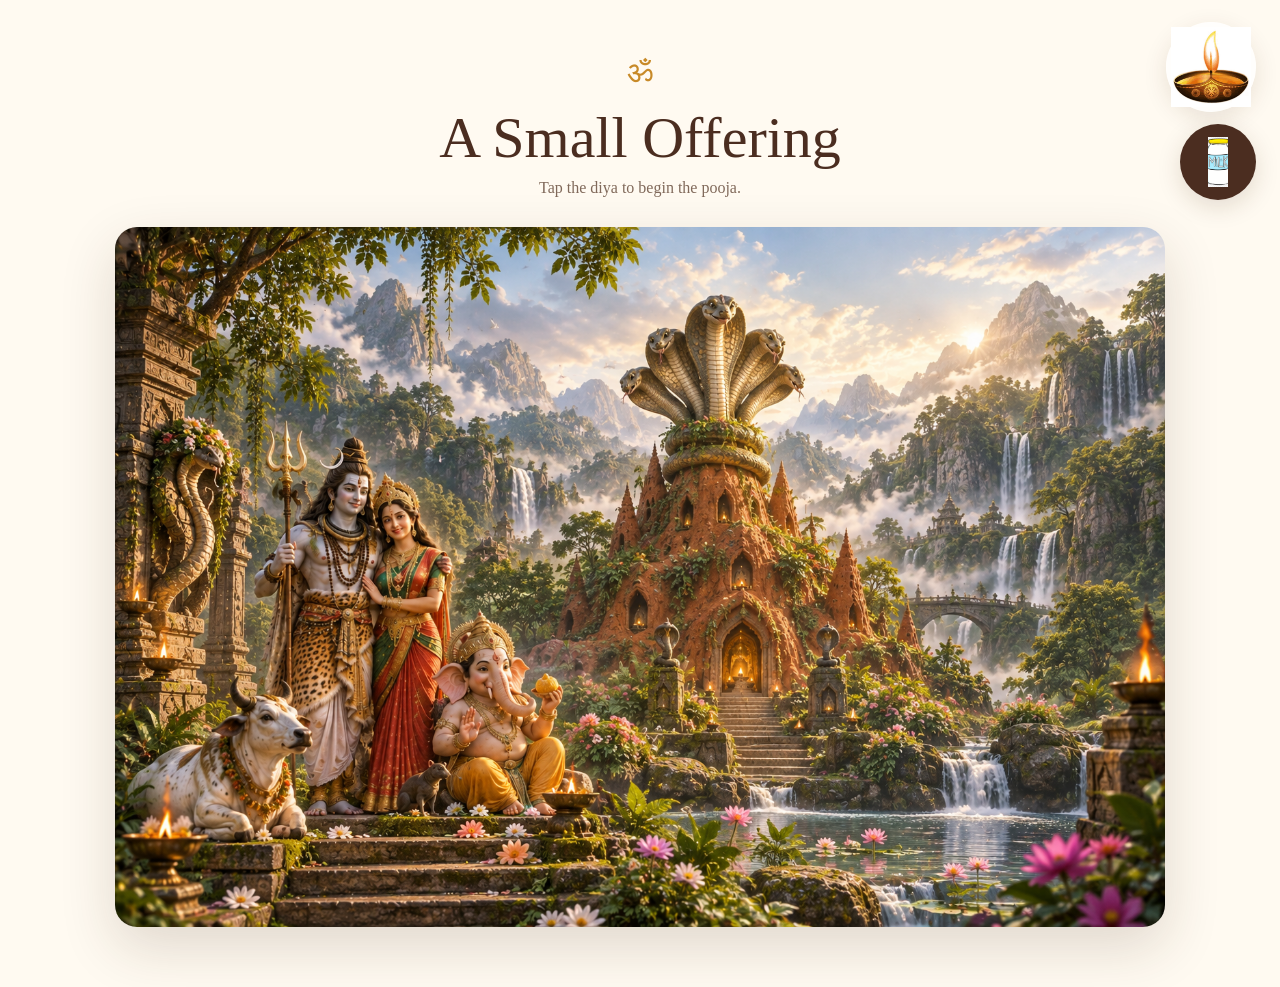
==== offering.html @ 5f82c0f7 "Initial Ganesh Chaturthi experience" ====
<!DOCTYPE html>
<html lang="en">
<head>
<meta charset="UTF-8">
<meta name="viewport" content="width=device-width, initial-scale=1.0">
<title>A Small Offering</title>
<link rel="stylesheet" href="style.css">
</head>
<body class="offering-page">

<!-- Diya stays in the top-right corner -->
<button class="diya-button" id="diyaButton" aria-label="Begin pooja">
  <img src="assets/diya.png" alt="Diya">
</button>
<button class="milk-button top-milk-button" id="topMilkButton" aria-label="Offer milk">
  <img src="milk.png" alt="Offer milk">
</button>
<p class="milk-message" id="milkMessage" role="status" aria-live="polite"></p>

<main class="scene">
  <header>
    <div class="om">ॐ</div>
    <h1>A Small Offering</h1>
    <p>Tap the diya to begin the pooja.</p>
  </header>

  <!-- The Naga temple image remains on this same page -->
  <section class="temple">
    <img src="assets/naga-temple.png" alt="Sacred Naga temple">
    <img id="poojaScene" class="pooja-scene" src="pooja..gif" alt="Devotee performing pooja">
    <div class="petals" id="petals" aria-hidden="true"></div>
  </section>
</main>

<!-- Step 1: Pooja -->
<div class="modal" id="poojaModal" aria-hidden="true">
  <div class="pooja-box">
    <button class="close" id="closePooja" aria-label="Close">×</button>
    <img src="assets/pooja-transparent.png" alt="Pooja offering" class="pooja-gif">
    <h2>🙏 Make Your Offering</h2>
    <p>Offer milk to the Naga Devata with a pure heart and devotion.</p>
    <button class="milk-button" id="milkButton">🥛 Offer Milk</button>
  </div>
</div>

<!-- Step 2: Milk animation -->
<div class="modal milk-modal" id="milkModal" aria-hidden="true">
  <div class="milk-box">
    <img src="assets/milk-offering.gif" alt="Sacred milk offering" class="milk-gif">
    <div class="milk-caption">
      <h2>🙏 Sacred Milk Offering</h2>
      <p>May this offering bring peace, happiness and blessings.</p>
      <button class="finish-button" id="finishButton">Continue</button>
    </div>
  </div>
</div>

<script>
const diyaButton = document.getElementById("diyaButton");
const poojaScene = document.getElementById("poojaScene");
const petals = document.getElementById("petals");
const topMilkButton = document.getElementById("topMilkButton");
const milkMessage = document.getElementById("milkMessage");
const poojaModal = document.getElementById("poojaModal");
const milkModal = document.getElementById("milkModal");
const milkButton = document.getElementById("milkButton");
const finishButton = document.getElementById("finishButton");
const closePooja = document.getElementById("closePooja");

document.querySelector("#poojaModal h2").textContent = "Make Your Offering";
document.querySelector("#poojaModal p").textContent = "Offer pooja to the Naga Devata with a pure heart and devotion.";
milkButton.textContent = "Offer Pooja";
let poojaTimer;
let poojaComplete = false;

function show(el) {
  el.classList.add("show");
  el.setAttribute("aria-hidden", "false");
}
function hide(el) {
  el.classList.remove("show");
  el.setAttribute("aria-hidden", "true");
}

diyaButton.addEventListener("click", () => {
  show(poojaModal);
});

topMilkButton.addEventListener("click", () => {
  if (!poojaComplete) {
    milkMessage.textContent = "Please complete pooja first.";
    milkMessage.classList.add("show");
    setTimeout(() => milkMessage.classList.remove("show"), 2200);
    return;
  }
  show(milkModal);
});

milkButton.addEventListener("click", () => {
  hide(poojaModal);
  clearTimeout(poojaTimer);
  poojaScene.src = `pooja..gif?play=${Date.now()}`;
  poojaScene.classList.add("show");
  petals.innerHTML = Array.from({ length: 18 }, (_, index) =>
    `<span class="petal" style="--x:${(index * 19) % 100}%;--delay:${(index % 6) * 0.12}s;--drift:${(index % 2 ? 1 : -1) * (12 + index)}px">&#10047;</span>`
  ).join("");
  petals.classList.add("show");
  diyaButton.setAttribute("aria-label", "Pooja in progress");

  poojaTimer = setTimeout(() => {
    poojaScene.classList.remove("show");
    petals.classList.remove("show");
    petals.replaceChildren();
    poojaComplete = true;
    diyaButton.setAttribute("aria-label", "Offer milk");
  }, 2500);
});

finishButton.addEventListener("click", () => {
  window.location.href = "blank.html";
});

closePooja.addEventListener("click", () => hide(poojaModal));

document.addEventListener("keydown", e => {
  if (e.key === "Escape") {
    hide(poojaModal);
    hide(milkModal);
  }
});

</script>
</body>
</html>
---- style.css ----
* { box-sizing: border-box; }

:root {
  --cream: #fffaf1;
  --brown: #4b2d20;
  --gold: #c88a28;
}

html, body { margin: 0; min-height: 100%; }

body {
  font-family: Georgia, "Times New Roman", serif;
  color: var(--brown);
}

.home {
  min-height: 100vh;
  display: grid;
  place-items: center;
  background: #fff;
}

.home-card {
  text-align: center;
  padding: 40px 24px;
}

.om {
  color: var(--gold);
  font-size: 31px;
  margin-bottom: 14px;
}

.home h1 {
  font-size: clamp(38px, 7vw, 62px);
  font-weight: 500;
  margin: 0;
}

.home p {
  color: #80695a;
  font-size: 18px;
  margin: 14px 0 30px;
}

.enter-btn {
  display: inline-block;
  background: var(--brown);
  color: white;
  padding: 13px 32px;
  border-radius: 999px;
  text-decoration: none;
  transition: transform .2s ease;
}

.enter-btn:hover { transform: translateY(-2px); }

.offering-page {
  min-height: 100vh;
  background: #fffaf1;
  overflow-x: hidden;
}

.scene {
  min-height: 100vh;
  text-align: center;
  padding: 54px 20px 60px;
}

.scene header p {
  color: #80695a;
  margin-top: 8px;
}

.scene h1 {
  margin: 0;
  font-size: clamp(38px, 6vw, 58px);
  font-weight: 500;
}

.diya-button {
  position: fixed;
  top: 22px;
  right: 24px;
  z-index: 10;
  border: 0;
  background: rgba(255,255,255,.8);
  border-radius: 50%;
  width: 90px;
  height: 90px;
  padding: 5px;
  cursor: pointer;
  box-shadow: 0 7px 25px rgba(70,40,15,.12);
  transition: transform .25s ease, box-shadow .25s ease;
}

.diya-button img {
  width: 100%;
  height: 100%;
  object-fit: contain;
}

.diya-button:hover {
  transform: scale(1.07);
  box-shadow: 0 10px 30px rgba(70,40,15,.2);
}

.top-milk-button {
  position: fixed;
  top: 124px;
  right: 24px;
  z-index: 10;
  width: 76px;
  height: 76px;
  padding: 0;
  overflow: hidden;
  background: white;
  box-shadow: 0 7px 25px rgba(70,40,15,.15);
}

.top-milk-button img {
  display: block;
  width: 100%;
  height: 100%;
  object-fit: cover;
}

.top-milk-button[hidden] {
  display: none;
}

.milk-message {
  position: fixed;
  top: 207px;
  right: 14px;
  z-index: 11;
  width: 150px;
  margin: 0;
  padding: 8px 10px;
  border-radius: 12px;
  background: rgba(75, 45, 32, .92);
  color: white;
  font-size: 13px;
  line-height: 1.3;
  text-align: center;
  opacity: 0;
  transform: translateY(-5px);
  pointer-events: none;
  transition: opacity .2s ease, transform .2s ease;
}

.milk-message.show {
  opacity: 1;
  transform: translateY(0);
}

.temple {
  position: relative;
  width: min(1050px, 92vw);
  margin: 30px auto 0;
  border-radius: 22px;
  overflow: hidden;
  box-shadow: 0 20px 55px rgba(65,40,20,.16);
}

.temple img {
  display: block;
  width: 100%;
  height: auto;
}

/* Transparent devotee placed directly over the temple image. */
.pooja-scene {
  position: absolute;
  z-index: 1;
  left: 54%;
  bottom: 1%;
  width: clamp(135px, 24%, 270px) !important;
  opacity: 0;
  transform: translateX(-50%) translateY(18px);
  transition: opacity .45s ease, transform .45s ease;
  pointer-events: none;
}

.pooja-scene.show {
  opacity: 1;
  transform: translateX(-50%) translateY(0);
}

.petals {
  position: absolute;
  inset: 0;
  z-index: 2;
  overflow: hidden;
  opacity: 0;
  pointer-events: none;
}

.petals.show {
  opacity: 1;
}

.petal {
  position: absolute;
  top: -10%;
  left: var(--x);
  color: #f58cab;
  font-size: clamp(18px, 2.2vw, 30px);
  line-height: 1;
  text-shadow: 0 1px 4px rgba(99, 24, 45, .28);
  animation: falling-petal 2.5s linear var(--delay) forwards;
}

@keyframes falling-petal {
  from { transform: translateX(0) rotate(0deg); }
  to { transform: translateX(var(--drift)) translateY(125vh) rotate(420deg); }
}

.temple .pooja-gif-source {
  display: none;
}

.modal {
  position: fixed;
  inset: 0;
  z-index: 30;
  display: grid;
  place-items: center;
  padding: 20px;
  background: rgba(45,28,18,.58);
  backdrop-filter: blur(5px);
  opacity: 0;
  visibility: hidden;
  transition: opacity .25s ease, visibility .25s ease;
}

.modal.show {
  opacity: 1;
  visibility: visible;
}

.pooja-box {
  position: relative;
  width: min(430px, 94vw);
  background: var(--cream);
  border-radius: 24px;
  padding: 26px 24px 30px;
  text-align: center;
  box-shadow: 0 25px 70px rgba(0,0,0,.3);
}

.pooja-gif {
  display: block;
  width: min(235px, 65vw);
  height: 235px;
  object-fit: contain;
  margin: 0 auto 5px;
}

.pooja-box h2 {
  margin: 6px 0 8px;
  font-weight: 500;
  font-size: 27px;
}

.pooja-box p {
  color: #80695a;
  line-height: 1.5;
  max-width: 340px;
  margin: 0 auto 20px;
}

.close {
  position: absolute;
  right: 12px;
  top: 7px;
  border: 0;
  background: transparent;
  color: #725647;
  font-size: 32px;
  cursor: pointer;
}

.milk-button, .finish-button {
  border: 0;
  border-radius: 999px;
  background: var(--brown);
  color: white;
  padding: 13px 28px;
  font-size: 16px;
  cursor: pointer;
}

.milk-box {
  width: min(1100px, 96vw);
  background: #17120f;
  border-radius: 18px;
  overflow: hidden;
  box-shadow: 0 25px 80px rgba(0,0,0,.5);
}

.milk-gif {
  display: block;
  width: 100%;
  max-height: 75vh;
  object-fit: contain;
}

.milk-caption {
  text-align: center;
  color: white;
  padding: 16px 20px 20px;
}

.milk-caption h2 {
  margin: 0 0 6px;
  font-weight: 500;
}

.milk-caption p {
  margin: 0 0 15px;
  color: #eadfce;
}

.blank-page {
  min-height: 100vh;
  overflow: hidden;
  background: #fffaf1;
}

.final-scene {
  position: relative;
  min-height: 100vh;
  display: grid;
  place-items: center;
  overflow: hidden;
}

.final-gif {
  position: relative;
  z-index: 2;
  display: block;
  width: min(430px, 72vw);
  height: auto;
  border-radius: 24px;
  box-shadow: 0 18px 50px rgba(75, 45, 32, .18);
}

.final-decoration {
  position: absolute;
  z-index: 1;
  width: clamp(80px, 13vw, 170px);
  height: auto;
  animation: gentle-float 4s ease-in-out infinite alternate;
}

.decoration-one { top: 20%; right: 10%; }
.decoration-two { top: 11%; left: 11%; animation-delay: -.8s; }
.decoration-three { bottom: 12%; left: 14%; animation-delay: -1.8s; }
.decoration-four { right: 13%; bottom: 15%; animation-delay: -2.8s; }

@keyframes gentle-float {
  from { transform: translateY(-8px) rotate(-4deg); }
  to { transform: translateY(10px) rotate(4deg); }
}

@media (max-width: 600px) {
  .diya-button {
    top: 12px;
    right: 12px;
    width: 72px;
    height: 72px;
  }
  .scene { padding-top: 42px; }
  .top-milk-button {
    top: 94px;
    right: 12px;
    width: 62px;
    height: 62px;
  }
  .milk-message {
    top: 163px;
    right: 8px;
    width: 135px;
  }
  .pooja-scene {
    left: 58%;
    bottom: 0;
    width: clamp(110px, 33%, 190px) !important;
  }
}
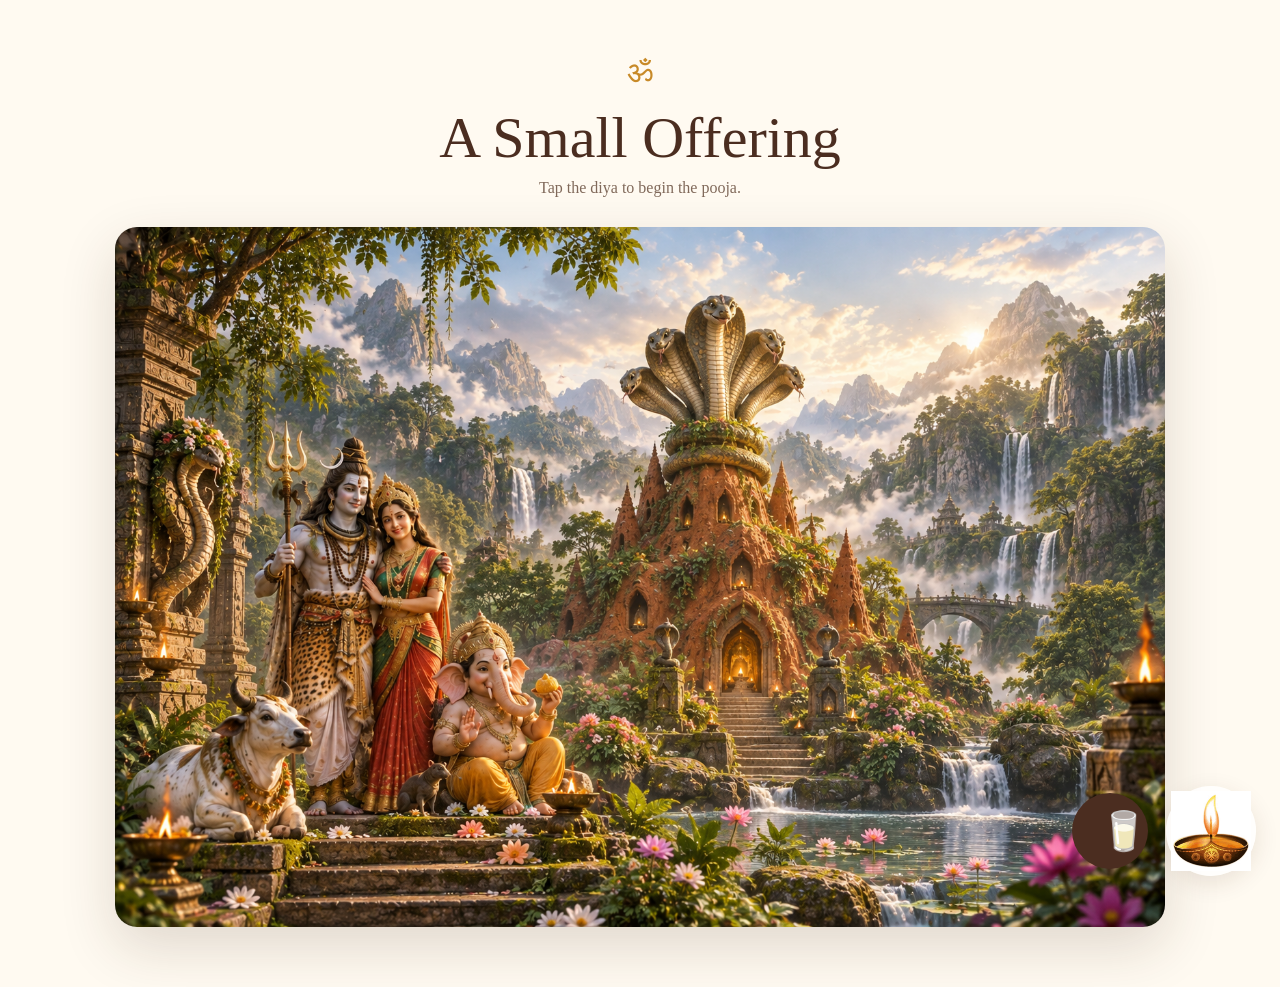
==== commit cd24cc4e: "Refine responsive controls and final page" ====
--- a/offering.html
+++ b/offering.html
@@ -13,7 +13,7 @@
   <img src="assets/diya.png" alt="Diya">
 </button>
 <button class="milk-button top-milk-button" id="topMilkButton" aria-label="Offer milk">
-  <img src="milk.png" alt="Offer milk">
+  <span aria-hidden="true">🥛</span>
 </button>
 <p class="milk-message" id="milkMessage" role="status" aria-live="polite"></p>
 
--- a/style.css
+++ b/style.css
@@ -80,7 +80,8 @@
 
 .diya-button {
   position: fixed;
-  top: 22px;
+  top: auto;
+  bottom: 24px;
   right: 24px;
   z-index: 10;
   border: 0;
@@ -107,22 +108,21 @@
 
 .top-milk-button {
   position: fixed;
-  top: 124px;
-  right: 24px;
+  top: auto;
+  right: 132px;
+  bottom: 31px;
   z-index: 10;
   width: 76px;
   height: 76px;
   padding: 0;
   overflow: hidden;
-  background: white;
+  background: rgba(255, 255, 255, .92);
   box-shadow: 0 7px 25px rgba(70,40,15,.15);
 }
 
-.top-milk-button img {
-  display: block;
-  width: 100%;
-  height: 100%;
-  object-fit: cover;
+.top-milk-button span {
+  font-size: 38px;
+  line-height: 1;
 }
 
 .top-milk-button[hidden] {
@@ -131,8 +131,9 @@
 
 .milk-message {
   position: fixed;
-  top: 207px;
-  right: 14px;
+  top: auto;
+  right: 100px;
+  bottom: 122px;
   z-index: 11;
   width: 150px;
   margin: 0;
@@ -333,12 +334,11 @@
   min-height: 100vh;
   display: grid;
   place-items: center;
+  padding: 56px 24px;
   overflow: hidden;
 }
 
 .final-gif {
-  position: relative;
-  z-index: 2;
   display: block;
   width: min(430px, 72vw);
   height: auto;
@@ -346,18 +346,36 @@
   box-shadow: 0 18px 50px rgba(75, 45, 32, .18);
 }
 
+.final-message {
+  position: relative;
+  z-index: 2;
+  width: min(100%, 510px);
+  display: grid;
+  justify-items: center;
+  gap: 18px;
+  text-align: center;
+}
+
+.final-message p {
+  max-width: min(520px, 82vw);
+  margin: 0;
+  color: #694231;
+  font-size: clamp(18px, 2.4vw, 25px);
+  line-height: 1.45;
+}
+
 .final-decoration {
   position: absolute;
   z-index: 1;
-  width: clamp(80px, 13vw, 170px);
+  width: clamp(72px, 11vw, 150px);
   height: auto;
   animation: gentle-float 4s ease-in-out infinite alternate;
 }
 
-.decoration-one { top: 20%; right: 10%; }
-.decoration-two { top: 11%; left: 11%; animation-delay: -.8s; }
-.decoration-three { bottom: 12%; left: 14%; animation-delay: -1.8s; }
-.decoration-four { right: 13%; bottom: 15%; animation-delay: -2.8s; }
+.decoration-one { top: 15%; right: 9%; }
+.decoration-two { top: 15%; left: 9%; animation-delay: -.8s; }
+.decoration-three { bottom: 15%; left: 11%; animation-delay: -1.8s; }
+.decoration-four { right: 11%; bottom: 15%; animation-delay: -2.8s; }
 
 @keyframes gentle-float {
   from { transform: translateY(-8px) rotate(-4deg); }
@@ -366,21 +384,24 @@
 
 @media (max-width: 600px) {
   .diya-button {
-    top: 12px;
+    top: auto;
+    bottom: 12px;
     right: 12px;
     width: 72px;
     height: 72px;
   }
   .scene { padding-top: 42px; }
   .top-milk-button {
-    top: 94px;
-    right: 12px;
+    top: auto;
+    right: 94px;
+    bottom: 17px;
     width: 62px;
     height: 62px;
   }
   .milk-message {
-    top: 163px;
-    right: 8px;
+    top: auto;
+    right: 84px;
+    bottom: 94px;
     width: 135px;
   }
   .pooja-scene {
@@ -388,4 +409,39 @@
     bottom: 0;
     width: clamp(110px, 33%, 190px) !important;
   }
-}
+  .milk-box {
+    width: 94vw;
+    max-height: 92dvh;
+  }
+  .milk-gif {
+    max-height: 58dvh;
+  }
+  .milk-caption {
+    padding: 12px 16px 16px;
+  }
+  .blank-page {
+    overflow-x: hidden;
+    overflow-y: auto;
+  }
+  .final-scene {
+    min-height: 100dvh;
+    padding: 100px 16px 105px;
+  }
+  .final-gif {
+    width: min(320px, 82vw);
+    border-radius: 18px;
+  }
+  .final-message {
+    gap: 14px;
+  }
+  .final-message p {
+    font-size: 17px;
+  }
+  .final-decoration {
+    width: 52px;
+  }
+  .decoration-one { top: 24px; right: 18px; }
+  .decoration-two { top: 24px; left: 18px; }
+  .decoration-three { bottom: 28px; left: 18px; }
+  .decoration-four { right: 18px; bottom: 28px; }
+}
